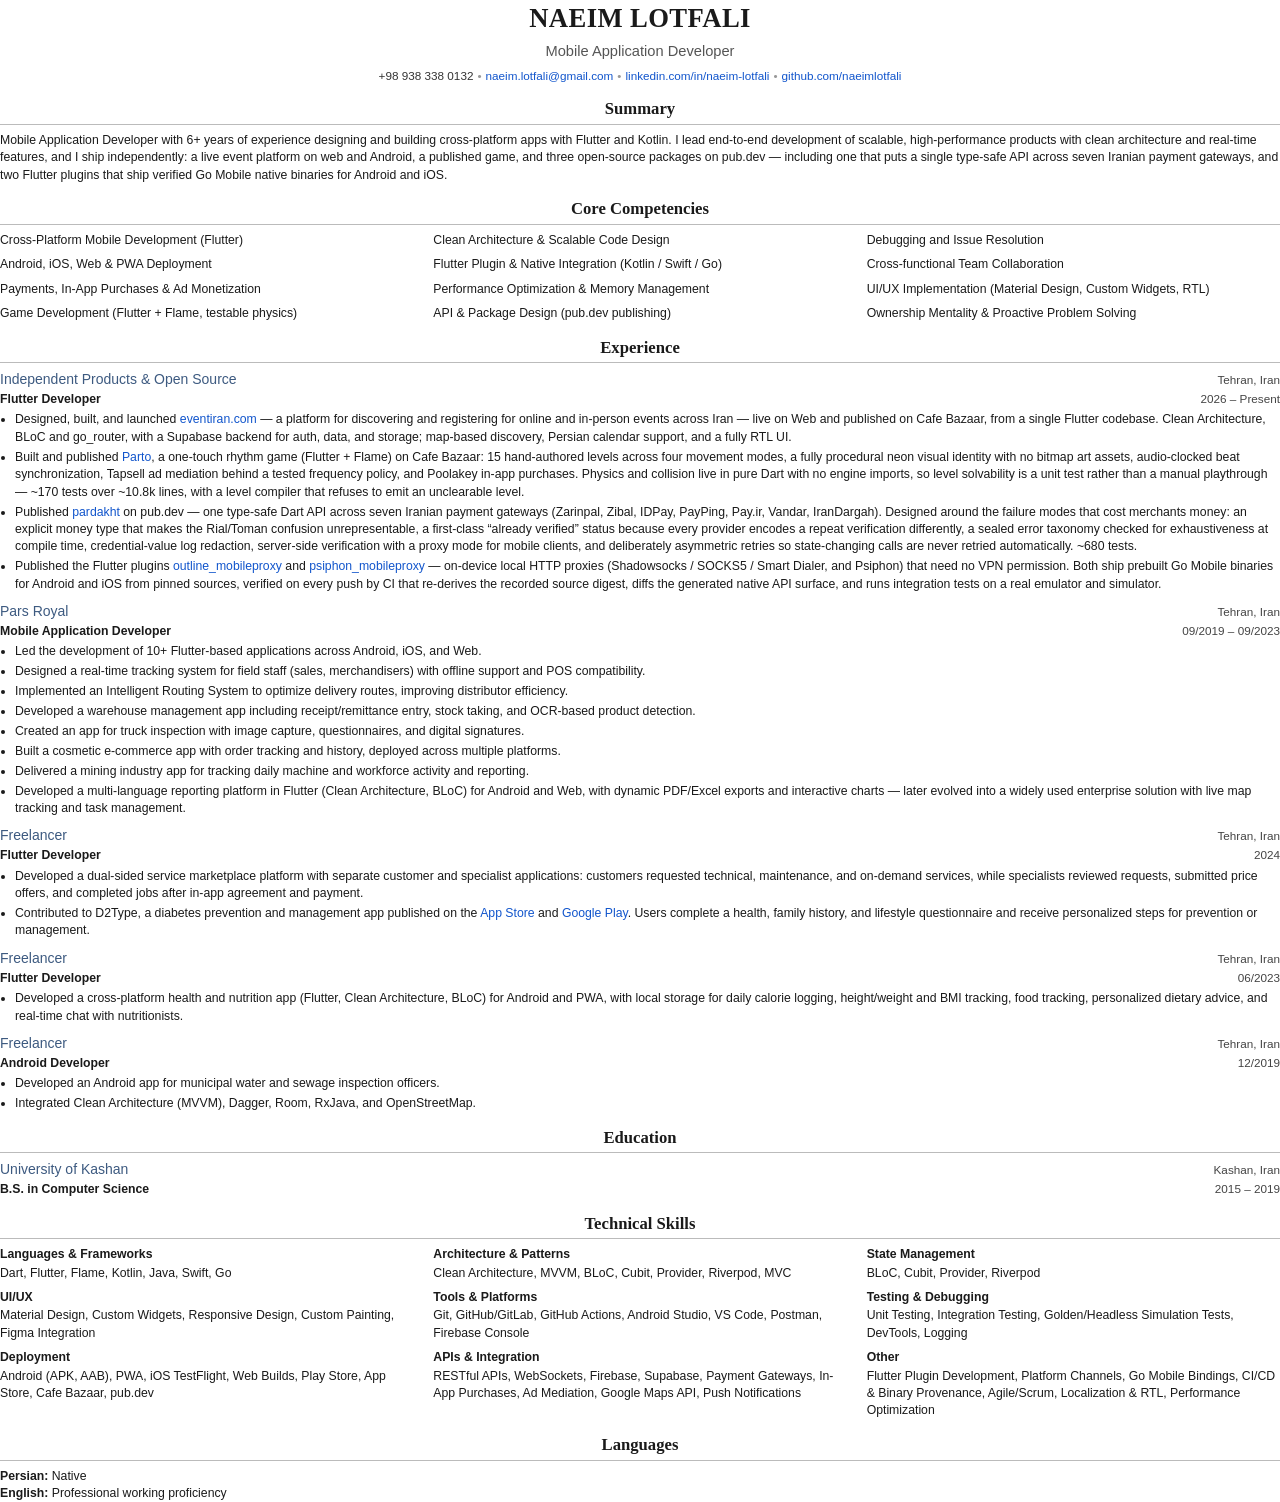
==== assets/docs/resume.html @ de02225b "Add Parto game and two published packages to the portfolio Three shipped projects were missing from " ====
<!DOCTYPE html>
<!--
  Source for assets/docs/Naeim-Lotfali-Resume.pdf.
  Regenerate with:
    "/Applications/Google Chrome.app/Contents/MacOS/Google Chrome" \
      --headless --disable-gpu --no-pdf-header-footer \
      --print-to-pdf=assets/docs/Naeim-Lotfali-Resume.pdf \
      assets/docs/resume.html
-->
<html lang="en">
<head>
<meta charset="UTF-8">
<title>Naeim Lotfali — Resume</title>
<style>
    @page {
        size: A4;
        margin: 14mm 15mm 14mm 15mm;
    }

    * { box-sizing: border-box; }

    body {
        font-family: Helvetica, Arial, sans-serif;
        font-size: 9.2pt;
        line-height: 1.42;
        color: #1a1a1a;
        margin: 0;
    }

    a { color: #1155cc; text-decoration: none; }

    /* ---------- header ---------- */
    .name {
        font-family: 'Times New Roman', Times, serif;
        font-size: 20pt;
        font-weight: 700;
        letter-spacing: 0.4px;
        text-align: center;
        margin: 0;
    }

    .title {
        text-align: center;
        font-size: 11pt;
        color: #555;
        margin: 3px 0 6px;
    }

    .contact {
        text-align: center;
        font-size: 8.8pt;
        color: #333;
        margin-bottom: 4px;
    }

    .contact span { white-space: nowrap; }
    .contact .sep { color: #999; padding: 0 4px; }

    /* ---------- sections ---------- */
    h2 {
        font-family: 'Times New Roman', Times, serif;
        font-size: 12.5pt;
        font-weight: 700;
        text-align: center;
        margin: 13px 0 7px;
        padding-bottom: 3px;
        border-bottom: 1px solid #bbb;
    }

    p { margin: 0 0 5px; }

    /* ---------- three-column grids ---------- */
    .grid3 {
        display: grid;
        grid-template-columns: 1fr 1fr 1fr;
        gap: 7px 20px;
    }

    .grid3 .k {
        font-weight: 700;
        display: block;
        margin-bottom: 1px;
    }

    /* ---------- experience ---------- */
    .job { margin-bottom: 9px; }

    .job-head {
        display: flex;
        justify-content: space-between;
        align-items: baseline;
    }

    .org {
        font-size: 10.5pt;
        color: #3d5a80;
    }

    .role { font-weight: 700; }

    .meta {
        text-align: right;
        color: #444;
        font-size: 8.8pt;
        white-space: nowrap;
        padding-left: 12px;
    }

    ul {
        margin: 3px 0 0;
        padding-left: 15px;
    }

    li { margin-bottom: 2.5px; }

    .job-head + .job-head { margin-top: 1px; }

    .tight { margin-bottom: 0; }
</style>
</head>
<body>

<h1 class="name">NAEIM LOTFALI</h1>
<div class="title">Mobile Application Developer</div>
<div class="contact">
    <span>+98 938 338 0132</span><span class="sep">•</span><span><a href="mailto:naeim.lotfali@gmail.com">naeim.lotfali@gmail.com</a></span><span class="sep">•</span><span><a href="https://linkedin.com/in/naeim-lotfali">linkedin.com/in/naeim-lotfali</a></span><span class="sep">•</span><span><a href="https://github.com/naeimlotfali">github.com/naeimlotfali</a></span>
</div>

<h2>Summary</h2>
<p>
    Mobile Application Developer with 6+ years of experience designing and building cross-platform apps with Flutter
    and Kotlin. I lead end-to-end development of scalable, high-performance products with clean architecture and
    real-time features, and I ship independently: a live event platform on web and Android, a published game, and
    three open-source packages on pub.dev — including one that puts a single type-safe API across seven Iranian
    payment gateways, and two Flutter plugins that ship verified Go Mobile native binaries for Android and iOS.
</p>

<h2>Core Competencies</h2>
<div class="grid3">
    <div>Cross-Platform Mobile Development (Flutter)</div>
    <div>Clean Architecture &amp; Scalable Code Design</div>
    <div>Debugging and Issue Resolution</div>
    <div>Android, iOS, Web &amp; PWA Deployment</div>
    <div>Flutter Plugin &amp; Native Integration (Kotlin / Swift / Go)</div>
    <div>Cross-functional Team Collaboration</div>
    <div>Payments, In-App Purchases &amp; Ad Monetization</div>
    <div>Performance Optimization &amp; Memory Management</div>
    <div>UI/UX Implementation (Material Design, Custom Widgets, RTL)</div>
    <div>Game Development (Flutter + Flame, testable physics)</div>
    <div>API &amp; Package Design (pub.dev publishing)</div>
    <div>Ownership Mentality &amp; Proactive Problem Solving</div>
</div>

<h2>Experience</h2>

<div class="job">
    <div class="job-head">
        <div class="org">Independent Products &amp; Open Source</div>
        <div class="meta">Tehran, Iran</div>
    </div>
    <div class="job-head">
        <div class="role">Flutter Developer</div>
        <div class="meta">2026 – Present</div>
    </div>
    <ul>
        <li>
            Designed, built, and launched <a href="https://eventiran.com">eventiran.com</a> — a platform for
            discovering and registering for online and in-person events across Iran — live on Web and published on
            Cafe Bazaar, from a single Flutter codebase. Clean Architecture, BLoC and go_router, with a Supabase
            backend for auth, data, and storage; map-based discovery, Persian calendar support, and a fully RTL UI.
        </li>
        <li>
            Built and published <a href="https://cafebazaar.ir/app/ir.parto.game">Parto</a>, a one-touch rhythm game
            (Flutter + Flame) on Cafe Bazaar: 15 hand-authored levels across four movement modes, a fully procedural
            neon visual identity with no bitmap art assets, audio-clocked beat synchronization, Tapsell ad mediation
            behind a tested frequency policy, and Poolakey in-app purchases. Physics and collision live in pure Dart
            with no engine imports, so level solvability is a unit test rather than a manual playthrough — ~170 tests
            over ~10.8k lines, with a level compiler that refuses to emit an unclearable level.
        </li>
        <li>
            Published <a href="https://pub.dev/packages/pardakht">pardakht</a> on pub.dev — one type-safe Dart API
            across seven Iranian payment gateways (Zarinpal, Zibal, IDPay, PayPing, Pay.ir, Vandar, IranDargah).
            Designed around the failure modes that cost merchants money: an explicit money type that makes the
            Rial/Toman confusion unrepresentable, a first-class “already verified” status because every provider
            encodes a repeat verification differently, a sealed error taxonomy checked for exhaustiveness at compile
            time, credential-value log redaction, server-side verification with a proxy mode for mobile clients, and
            deliberately asymmetric retries so state-changing calls are never retried automatically. ~680 tests.
        </li>
        <li>
            Published the Flutter plugins <a href="https://pub.dev/packages/outline_mobileproxy">outline_mobileproxy</a>
            and <a href="https://pub.dev/packages/psiphon_mobileproxy">psiphon_mobileproxy</a> — on-device local HTTP
            proxies (Shadowsocks / SOCKS5 / Smart Dialer, and Psiphon) that need no VPN permission. Both ship prebuilt
            Go Mobile binaries for Android and iOS from pinned sources, verified on every push by CI that re-derives
            the recorded source digest, diffs the generated native API surface, and runs integration tests on a real
            emulator and simulator.
        </li>
    </ul>
</div>

<div class="job">
    <div class="job-head">
        <div class="org">Pars Royal</div>
        <div class="meta">Tehran, Iran</div>
    </div>
    <div class="job-head">
        <div class="role">Mobile Application Developer</div>
        <div class="meta">09/2019 – 09/2023</div>
    </div>
    <ul>
        <li>Led the development of 10+ Flutter-based applications across Android, iOS, and Web.</li>
        <li>Designed a real-time tracking system for field staff (sales, merchandisers) with offline support and POS compatibility.</li>
        <li>Implemented an Intelligent Routing System to optimize delivery routes, improving distributor efficiency.</li>
        <li>Developed a warehouse management app including receipt/remittance entry, stock taking, and OCR-based product detection.</li>
        <li>Created an app for truck inspection with image capture, questionnaires, and digital signatures.</li>
        <li>Built a cosmetic e-commerce app with order tracking and history, deployed across multiple platforms.</li>
        <li>Delivered a mining industry app for tracking daily machine and workforce activity and reporting.</li>
        <li>
            Developed a multi-language reporting platform in Flutter (Clean Architecture, BLoC) for Android and Web,
            with dynamic PDF/Excel exports and interactive charts — later evolved into a widely used enterprise
            solution with live map tracking and task management.
        </li>
    </ul>
</div>

<div class="job">
    <div class="job-head">
        <div class="org">Freelancer</div>
        <div class="meta">Tehran, Iran</div>
    </div>
    <div class="job-head">
        <div class="role">Flutter Developer</div>
        <div class="meta">2024</div>
    </div>
    <ul>
        <li>
            Developed a dual-sided service marketplace platform with separate customer and specialist applications:
            customers requested technical, maintenance, and on-demand services, while specialists reviewed requests,
            submitted price offers, and completed jobs after in-app agreement and payment.
        </li>
        <li>
            Contributed to D2Type, a diabetes prevention and management app published on the
            <a href="https://apps.apple.com/us/app/d2type/id6469694752">App Store</a> and
            <a href="https://play.google.com/store/apps/details?id=com.webnegah.d2type.d2type_application">Google Play</a>.
            Users complete a health, family history, and lifestyle questionnaire and receive personalized steps for
            prevention or management.
        </li>
    </ul>
</div>

<div class="job">
    <div class="job-head">
        <div class="org">Freelancer</div>
        <div class="meta">Tehran, Iran</div>
    </div>
    <div class="job-head">
        <div class="role">Flutter Developer</div>
        <div class="meta">06/2023</div>
    </div>
    <ul>
        <li>
            Developed a cross-platform health and nutrition app (Flutter, Clean Architecture, BLoC) for Android and
            PWA, with local storage for daily calorie logging, height/weight and BMI tracking, food tracking,
            personalized dietary advice, and real-time chat with nutritionists.
        </li>
    </ul>
</div>

<div class="job">
    <div class="job-head">
        <div class="org">Freelancer</div>
        <div class="meta">Tehran, Iran</div>
    </div>
    <div class="job-head">
        <div class="role">Android Developer</div>
        <div class="meta">12/2019</div>
    </div>
    <ul>
        <li>Developed an Android app for municipal water and sewage inspection officers.</li>
        <li>Integrated Clean Architecture (MVVM), Dagger, Room, RxJava, and OpenStreetMap.</li>
    </ul>
</div>

<h2>Education</h2>
<div class="job-head">
    <div class="org">University of Kashan</div>
    <div class="meta">Kashan, Iran</div>
</div>
<div class="job-head">
    <div class="role">B.S. in Computer Science</div>
    <div class="meta">2015 – 2019</div>
</div>

<h2>Technical Skills</h2>
<div class="grid3">
    <div><span class="k">Languages &amp; Frameworks</span>Dart, Flutter, Flame, Kotlin, Java, Swift, Go</div>
    <div><span class="k">Architecture &amp; Patterns</span>Clean Architecture, MVVM, BLoC, Cubit, Provider, Riverpod, MVC</div>
    <div><span class="k">State Management</span>BLoC, Cubit, Provider, Riverpod</div>
    <div><span class="k">UI/UX</span>Material Design, Custom Widgets, Responsive Design, Custom Painting, Figma Integration</div>
    <div><span class="k">Tools &amp; Platforms</span>Git, GitHub/GitLab, GitHub Actions, Android Studio, VS Code, Postman, Firebase Console</div>
    <div><span class="k">Testing &amp; Debugging</span>Unit Testing, Integration Testing, Golden/Headless Simulation Tests, DevTools, Logging</div>
    <div><span class="k">Deployment</span>Android (APK, AAB), PWA, iOS TestFlight, Web Builds, Play Store, App Store, Cafe Bazaar, pub.dev</div>
    <div><span class="k">APIs &amp; Integration</span>RESTful APIs, WebSockets, Firebase, Supabase, Payment Gateways, In-App Purchases, Ad Mediation, Google Maps API, Push Notifications</div>
    <div><span class="k">Other</span>Flutter Plugin Development, Platform Channels, Go Mobile Bindings, CI/CD &amp; Binary Provenance, Agile/Scrum, Localization &amp; RTL, Performance Optimization</div>
</div>

<h2>Languages</h2>
<p class="tight"><strong>Persian:</strong> Native</p>
<p class="tight"><strong>English:</strong> Professional working proficiency</p>

</body>
</html>
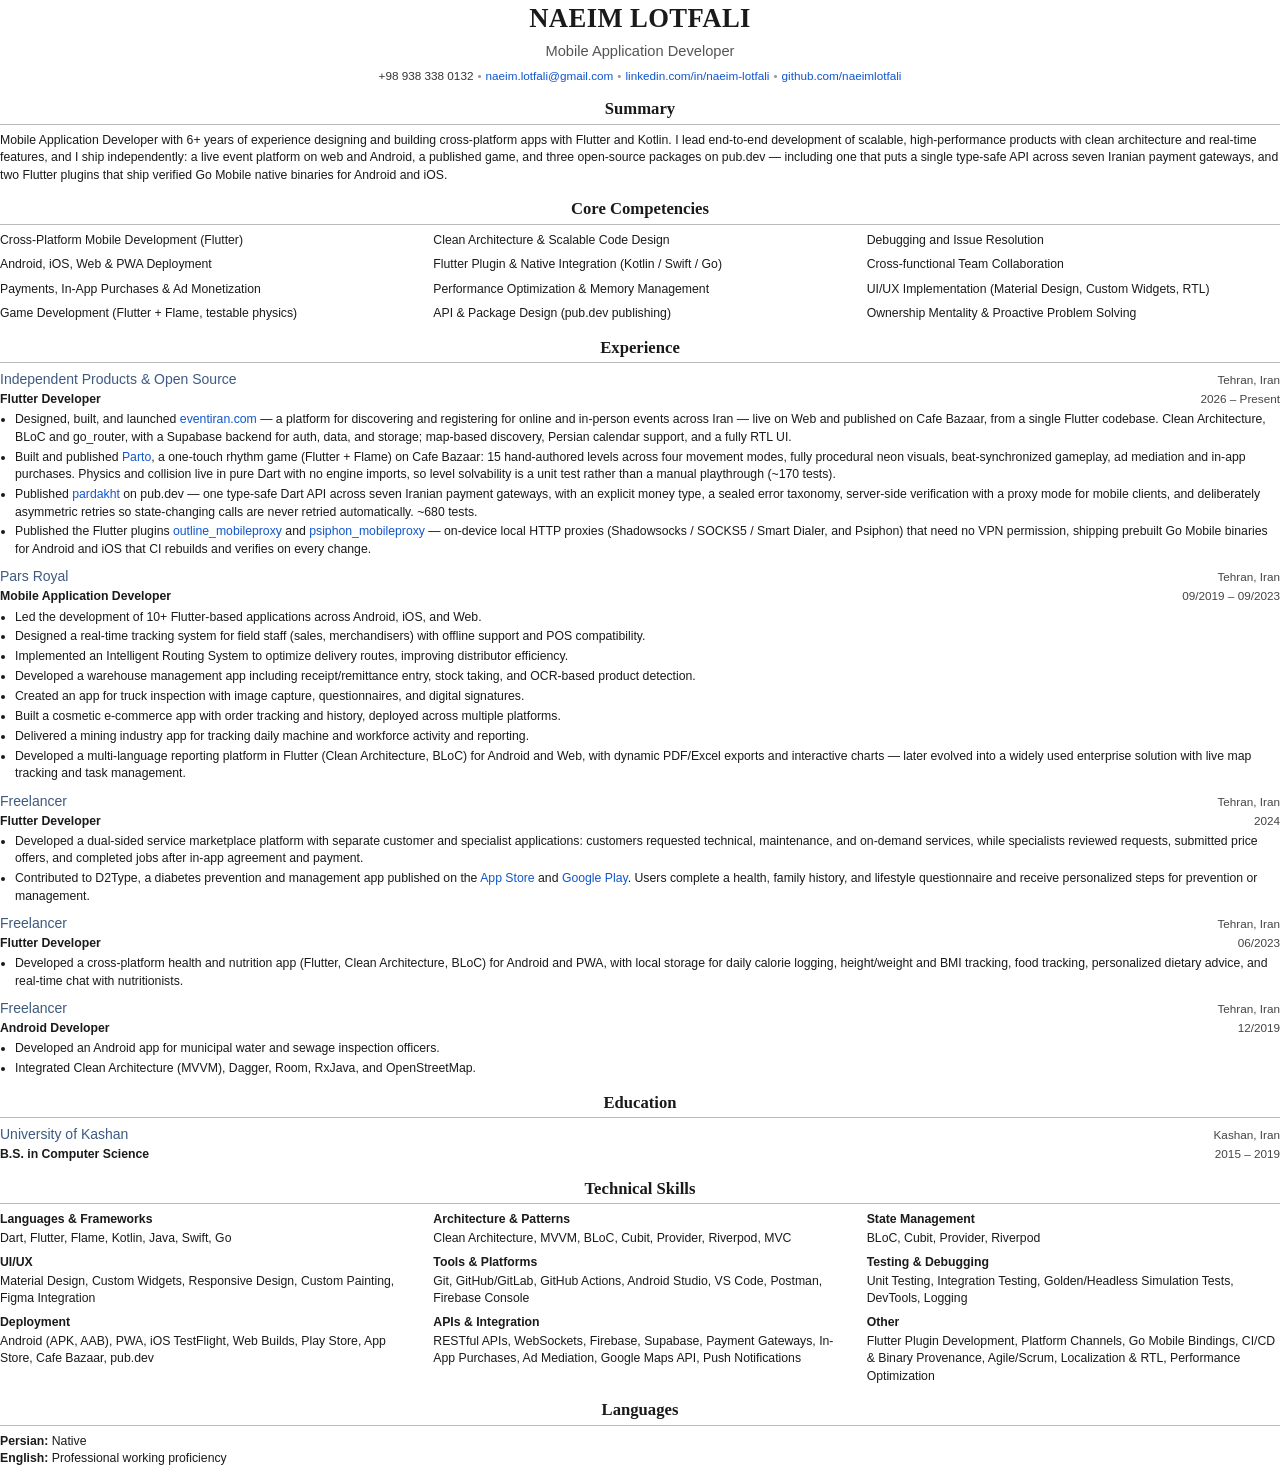
==== commit fb8b9d1e: "Shorten the Parto, pardakht and psiphon descriptions The three new entries ran two to three times lo" ====
--- a/assets/docs/resume.html
+++ b/assets/docs/resume.html
@@ -171,28 +171,22 @@
         </li>
         <li>
             Built and published <a href="https://cafebazaar.ir/app/ir.parto.game">Parto</a>, a one-touch rhythm game
-            (Flutter + Flame) on Cafe Bazaar: 15 hand-authored levels across four movement modes, a fully procedural
-            neon visual identity with no bitmap art assets, audio-clocked beat synchronization, Tapsell ad mediation
-            behind a tested frequency policy, and Poolakey in-app purchases. Physics and collision live in pure Dart
-            with no engine imports, so level solvability is a unit test rather than a manual playthrough — ~170 tests
-            over ~10.8k lines, with a level compiler that refuses to emit an unclearable level.
+            (Flutter + Flame) on Cafe Bazaar: 15 hand-authored levels across four movement modes, fully procedural
+            neon visuals, beat-synchronized gameplay, ad mediation and in-app purchases. Physics and collision live in
+            pure Dart with no engine imports, so level solvability is a unit test rather than a manual playthrough
+            (~170 tests).
         </li>
         <li>
             Published <a href="https://pub.dev/packages/pardakht">pardakht</a> on pub.dev — one type-safe Dart API
-            across seven Iranian payment gateways (Zarinpal, Zibal, IDPay, PayPing, Pay.ir, Vandar, IranDargah).
-            Designed around the failure modes that cost merchants money: an explicit money type that makes the
-            Rial/Toman confusion unrepresentable, a first-class “already verified” status because every provider
-            encodes a repeat verification differently, a sealed error taxonomy checked for exhaustiveness at compile
-            time, credential-value log redaction, server-side verification with a proxy mode for mobile clients, and
-            deliberately asymmetric retries so state-changing calls are never retried automatically. ~680 tests.
+            across seven Iranian payment gateways, with an explicit money type, a sealed error taxonomy, server-side
+            verification with a proxy mode for mobile clients, and deliberately asymmetric retries so state-changing
+            calls are never retried automatically. ~680 tests.
         </li>
         <li>
             Published the Flutter plugins <a href="https://pub.dev/packages/outline_mobileproxy">outline_mobileproxy</a>
             and <a href="https://pub.dev/packages/psiphon_mobileproxy">psiphon_mobileproxy</a> — on-device local HTTP
-            proxies (Shadowsocks / SOCKS5 / Smart Dialer, and Psiphon) that need no VPN permission. Both ship prebuilt
-            Go Mobile binaries for Android and iOS from pinned sources, verified on every push by CI that re-derives
-            the recorded source digest, diffs the generated native API surface, and runs integration tests on a real
-            emulator and simulator.
+            proxies (Shadowsocks / SOCKS5 / Smart Dialer, and Psiphon) that need no VPN permission, shipping prebuilt
+            Go Mobile binaries for Android and iOS that CI rebuilds and verifies on every change.
         </li>
     </ul>
 </div>
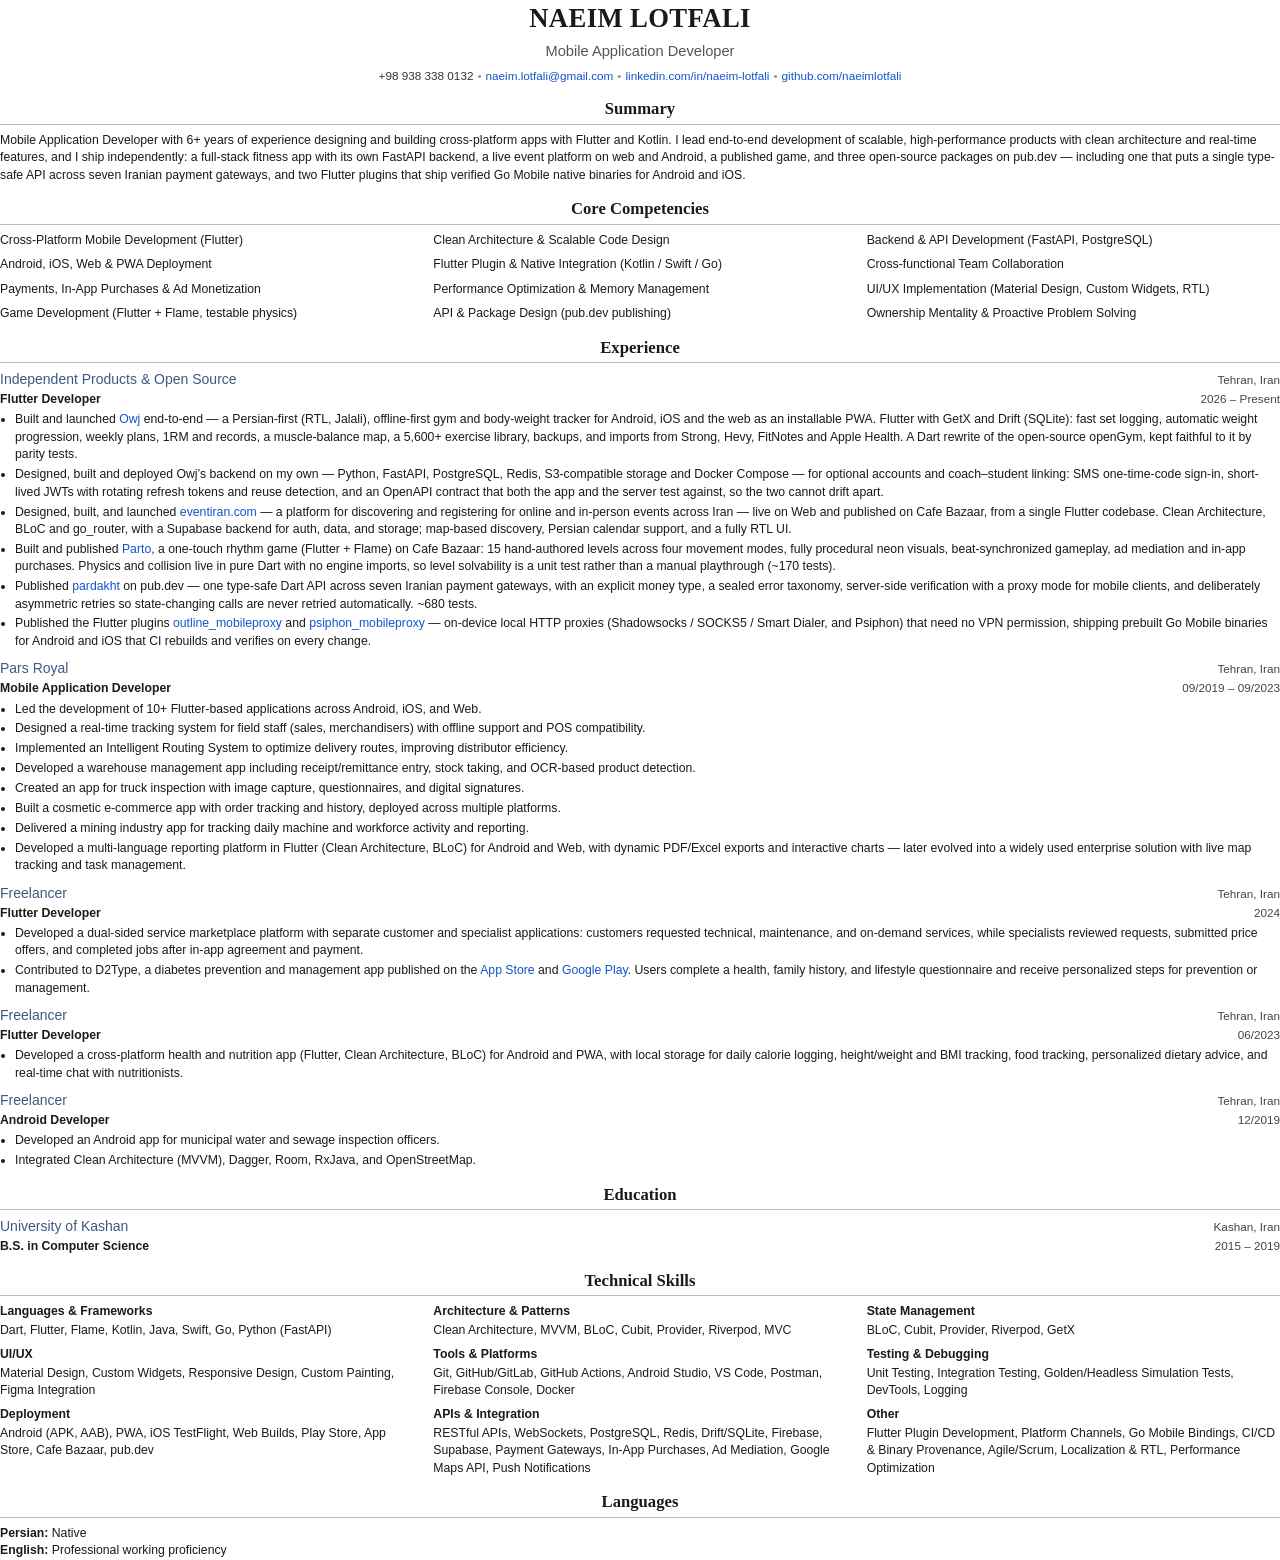
==== commit 8fe69d77: "Add Owj to the portfolio and resume Owj is a full-stack personal project: an offline-first Persian g" ====
--- a/assets/docs/resume.html
+++ b/assets/docs/resume.html
@@ -130,7 +130,8 @@
 <p>
     Mobile Application Developer with 6+ years of experience designing and building cross-platform apps with Flutter
     and Kotlin. I lead end-to-end development of scalable, high-performance products with clean architecture and
-    real-time features, and I ship independently: a live event platform on web and Android, a published game, and
+    real-time features, and I ship independently: a full-stack fitness app with its own FastAPI backend, a live event
+    platform on web and Android, a published game, and
     three open-source packages on pub.dev — including one that puts a single type-safe API across seven Iranian
     payment gateways, and two Flutter plugins that ship verified Go Mobile native binaries for Android and iOS.
 </p>
@@ -139,7 +140,7 @@
 <div class="grid3">
     <div>Cross-Platform Mobile Development (Flutter)</div>
     <div>Clean Architecture &amp; Scalable Code Design</div>
-    <div>Debugging and Issue Resolution</div>
+    <div>Backend &amp; API Development (FastAPI, PostgreSQL)</div>
     <div>Android, iOS, Web &amp; PWA Deployment</div>
     <div>Flutter Plugin &amp; Native Integration (Kotlin / Swift / Go)</div>
     <div>Cross-functional Team Collaboration</div>
@@ -164,6 +165,19 @@
     </div>
     <ul>
         <li>
+            Built and launched <a href="https://owjfit.ir">Owj</a> end-to-end — a Persian-first (RTL, Jalali),
+            offline-first gym and body-weight tracker for Android, iOS and the web as an installable PWA. Flutter with
+            GetX and Drift (SQLite): fast set logging, automatic weight progression, weekly plans, 1RM and records, a
+            muscle-balance map, a 5,600+ exercise library, backups, and imports from Strong, Hevy, FitNotes and Apple
+            Health. A Dart rewrite of the open-source openGym, kept faithful to it by parity tests.
+        </li>
+        <li>
+            Designed, built and deployed Owj&rsquo;s backend on my own — Python, FastAPI, PostgreSQL, Redis,
+            S3-compatible storage and Docker Compose — for optional accounts and coach–student linking: SMS
+            one-time-code sign-in, short-lived JWTs with rotating refresh tokens and reuse detection, and an OpenAPI
+            contract that both the app and the server test against, so the two cannot drift apart.
+        </li>
+        <li>
             Designed, built, and launched <a href="https://eventiran.com">eventiran.com</a> — a platform for
             discovering and registering for online and in-person events across Iran — live on Web and published on
             Cafe Bazaar, from a single Flutter codebase. Clean Architecture, BLoC and go_router, with a Supabase
@@ -286,14 +300,14 @@
 
 <h2>Technical Skills</h2>
 <div class="grid3">
-    <div><span class="k">Languages &amp; Frameworks</span>Dart, Flutter, Flame, Kotlin, Java, Swift, Go</div>
+    <div><span class="k">Languages &amp; Frameworks</span>Dart, Flutter, Flame, Kotlin, Java, Swift, Go, Python (FastAPI)</div>
     <div><span class="k">Architecture &amp; Patterns</span>Clean Architecture, MVVM, BLoC, Cubit, Provider, Riverpod, MVC</div>
-    <div><span class="k">State Management</span>BLoC, Cubit, Provider, Riverpod</div>
+    <div><span class="k">State Management</span>BLoC, Cubit, Provider, Riverpod, GetX</div>
     <div><span class="k">UI/UX</span>Material Design, Custom Widgets, Responsive Design, Custom Painting, Figma Integration</div>
-    <div><span class="k">Tools &amp; Platforms</span>Git, GitHub/GitLab, GitHub Actions, Android Studio, VS Code, Postman, Firebase Console</div>
+    <div><span class="k">Tools &amp; Platforms</span>Git, GitHub/GitLab, GitHub Actions, Android Studio, VS Code, Postman, Firebase Console, Docker</div>
     <div><span class="k">Testing &amp; Debugging</span>Unit Testing, Integration Testing, Golden/Headless Simulation Tests, DevTools, Logging</div>
     <div><span class="k">Deployment</span>Android (APK, AAB), PWA, iOS TestFlight, Web Builds, Play Store, App Store, Cafe Bazaar, pub.dev</div>
-    <div><span class="k">APIs &amp; Integration</span>RESTful APIs, WebSockets, Firebase, Supabase, Payment Gateways, In-App Purchases, Ad Mediation, Google Maps API, Push Notifications</div>
+    <div><span class="k">APIs &amp; Integration</span>RESTful APIs, WebSockets, PostgreSQL, Redis, Drift/SQLite, Firebase, Supabase, Payment Gateways, In-App Purchases, Ad Mediation, Google Maps API, Push Notifications</div>
     <div><span class="k">Other</span>Flutter Plugin Development, Platform Channels, Go Mobile Bindings, CI/CD &amp; Binary Provenance, Agile/Scrum, Localization &amp; RTL, Performance Optimization</div>
 </div>
 
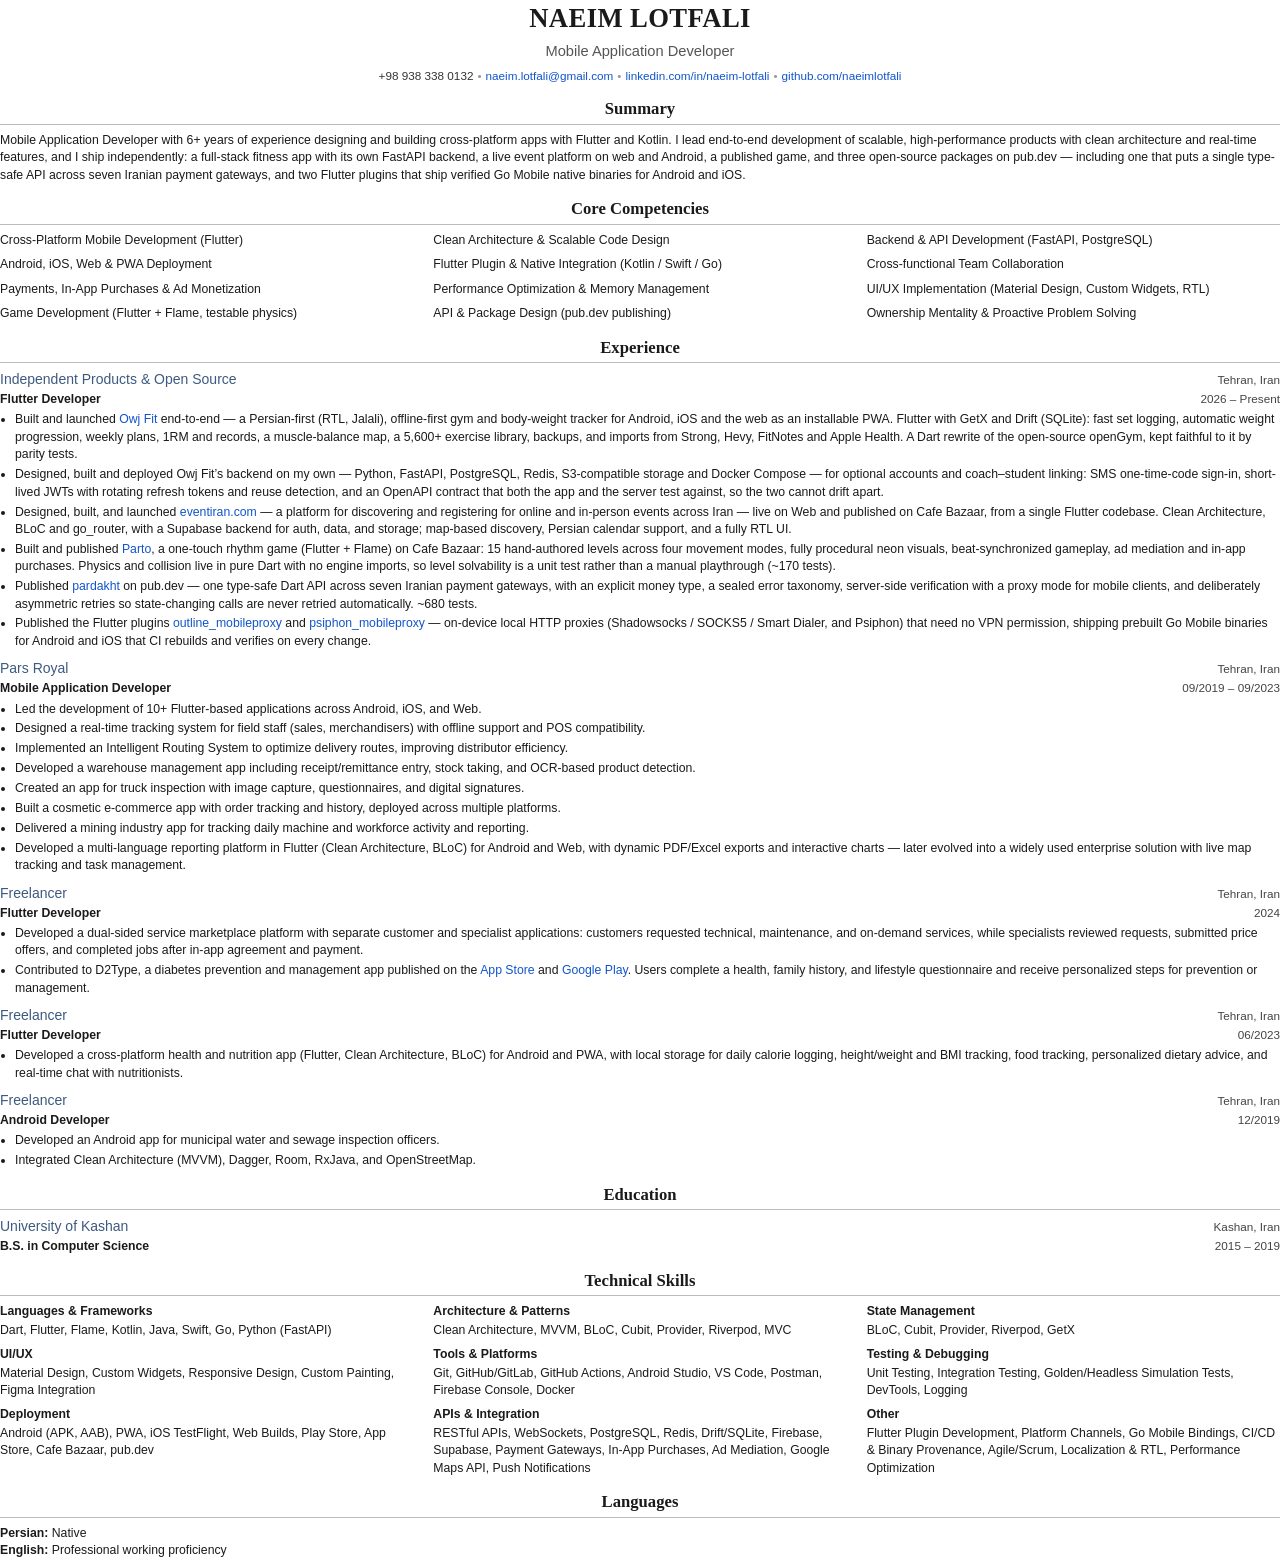
==== commit c14e23d2: "Redesign the portfolio and refresh project content Replace the dark gradient template look with an e" ====
--- a/assets/docs/resume.html
+++ b/assets/docs/resume.html
@@ -165,14 +165,14 @@
     </div>
     <ul>
         <li>
-            Built and launched <a href="https://owjfit.ir">Owj</a> end-to-end — a Persian-first (RTL, Jalali),
+            Built and launched <a href="https://owjfit.ir">Owj Fit</a> end-to-end — a Persian-first (RTL, Jalali),
             offline-first gym and body-weight tracker for Android, iOS and the web as an installable PWA. Flutter with
             GetX and Drift (SQLite): fast set logging, automatic weight progression, weekly plans, 1RM and records, a
             muscle-balance map, a 5,600+ exercise library, backups, and imports from Strong, Hevy, FitNotes and Apple
             Health. A Dart rewrite of the open-source openGym, kept faithful to it by parity tests.
         </li>
         <li>
-            Designed, built and deployed Owj&rsquo;s backend on my own — Python, FastAPI, PostgreSQL, Redis,
+            Designed, built and deployed Owj Fit&rsquo;s backend on my own — Python, FastAPI, PostgreSQL, Redis,
             S3-compatible storage and Docker Compose — for optional accounts and coach–student linking: SMS
             one-time-code sign-in, short-lived JWTs with rotating refresh tokens and reuse detection, and an OpenAPI
             contract that both the app and the server test against, so the two cannot drift apart.
